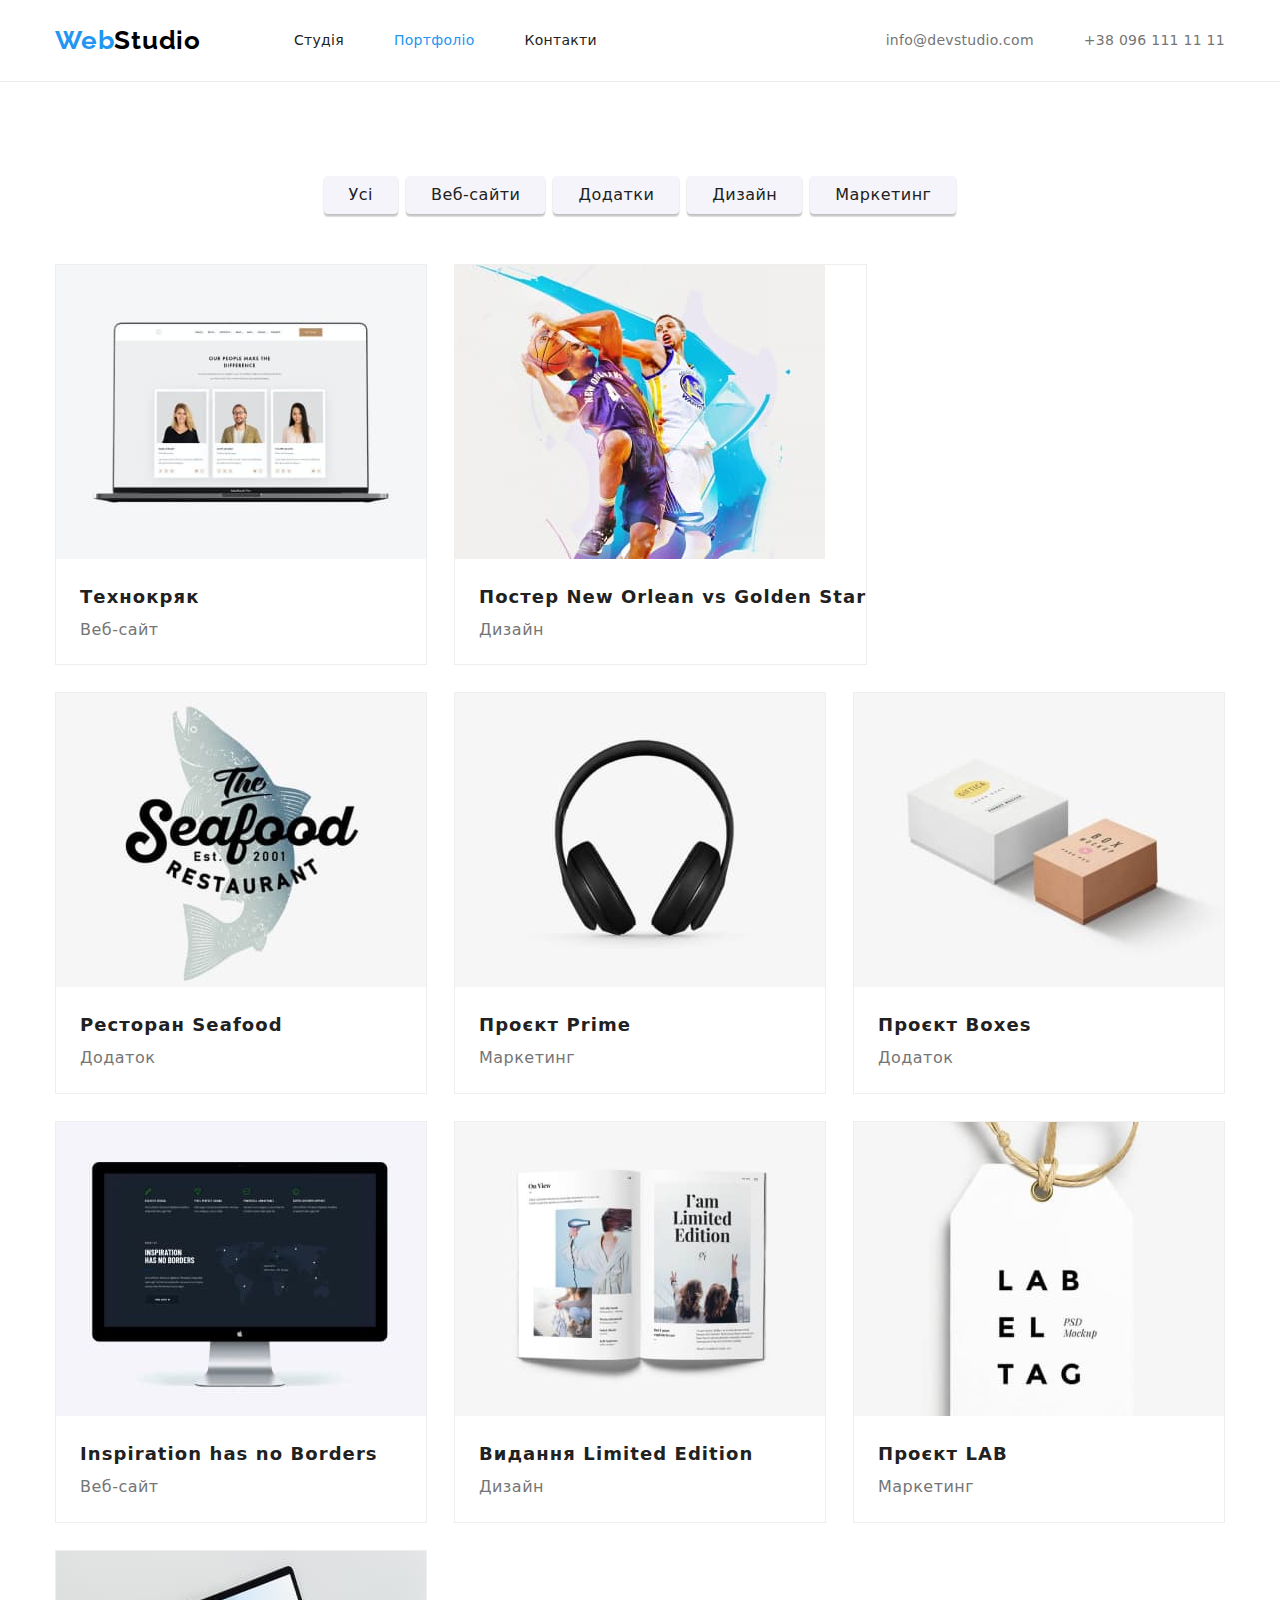
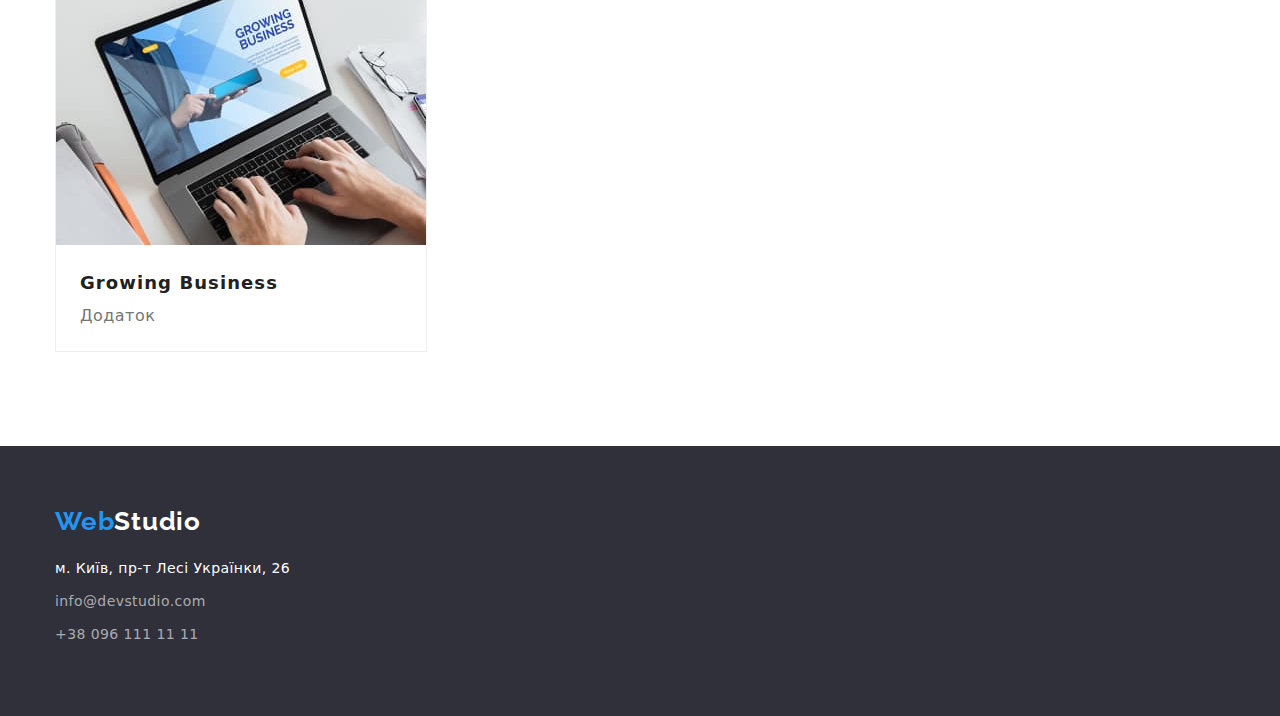
==== portfolio.html @ 50bbad91 "Initial commit" ====
<!DOCTYPE html>
<html lang="uk">
  <head>
    <meta charset="UTF-8" />
    <meta http-equiv="X-UA-Compatible" content="IE=edge" />
    <meta name="viewport" content="width=device-width, initial-scale=1.0" />
    <link rel="preconnect" href="https://fonts.googleapis.com" />
    <link rel="preconnect" href="https://fonts.gstatic.com" crossorigin />
    <link
      href="https://fonts.googleapis.com/css2?family=Raleway:wght@700&family=Roboto:wght@400;500;700;900&display=swap"
      rel="stylesheet"
    />
    <link rel="stylesheet" href="./css/styles.css" />
    <link rel="stylesheet" href="https://cdnjs.cloudflare.com/ajax/libs/modern-normalize/1.1.0/modern-normalize.min.css
    ">
    <title>Portfolio</title>
  </head>

  <body>
    <!-- header / start -->
    <header class="header">
      <div class="container header-container">
        <nav class="header__nav">
          
          <a href="#" class="header__logo-link logo-link"><span class="header__logo-color logo-color">Web</span>Studio</a>
          
          <ul class="header__nav-lists">
            <li class="header__nav-item "><a href="./index.html" class="header__nav-link">Студія</a></li>
            <li class="header__nav-item active"><a href="./portfolio.html" class="header__nav-link">Портфоліо</a></li>
            <li class="header__nav-item"><a href="#" class="header__nav-link">Контакти</a></li>
          </ul>

        </nav>

        <ul class="header__address">
          <li class="header__address-item"><a href="mailto:info@devstudio.com" class="header__nav-link-address">info@devstudio.com</a></li>
          <li class="header__address-item"><a href="tel:+380961111111" class="header__nav-link-address">+38 096 111 11 11</a></li>
        </ul>

      </div>
    </header>
    <!-- header / end -->

    <!-- main / start -->
    <main class="main">
      <!-- portfolio -->
      <section class="section portfolio">
        <div class="container">
          <ul class="portfolio__buttons">
            <li class="portfolio__buttons-item">
              <button type="button" class="portfolio__button-link">Усі</button>
            </li>
            <li class="portfolio__buttons-item">
              <button type="button" class="portfolio__button-link">Веб-сайти</button>
            </li>
            <li class="portfolio__buttons-item">
              <button type="button" class="portfolio__button-link">Додатки</button>
            </li>
            <li class="portfolio__buttons-item">
              <button type="button" class="portfolio__button-link">Дизайн</button>
            </li>
            <li class="portfolio__buttons-item">
              <button type="button" class="portfolio__button-link">Маркетинг</button>
            </li>
          </ul>

          <ul class="portfolio__gallery" >
            <li class="portfolio__gallery-item">
              <a href="#" class="portfolio__gallery-link">
                <img src="./images/portfolio1.jpg" alt="laptop" width="370" />
                <h2 class="portfolio__title">Технокряк</h2>
                <p class="portfolio__text">Веб-сайт</p>
              </a>
            </li>
            <li class="portfolio__gallery-item">
              <a href="#" class="portfolio__gallery-link">
                <img src="./images/portfolio2.jpg" alt="backetball" width="370" />
                <h2 class="portfolio__title">Постер New Orlean vs Golden Star</h2>
                <p class="portfolio__text">Дизайн</p>
              </a>
            </li>
            <li class="portfolio__gallery-item">
              <a href="#" class="portfolio__gallery-link">
                <img src="./images/portfolio3.jpg" alt="seafood" width="370" />
                <h2 class="portfolio__title">Ресторан Seafood</h2>
                <p class="portfolio__text">Додаток</p>
              </a>
            </li>
            <li class="portfolio__gallery-item" >
              <a href="#" class="portfolio__gallery-link">
                <img src="./images/portfolio4.jpg" alt="headphones" width="370" />
                <h2 class="portfolio__title">Проєкт Prime</h2>
                <p class="portfolio__text">Маркетинг</p>
              </a>
            </li>
            <li class="portfolio__gallery-item" >
              <a href="#" class="portfolio__gallery-link">
                <img src="./images/portfolio5.jpg" alt="boxes" width="370" />
              <h2 class="portfolio__title">Проєкт Boxes</h2>
              <p class="portfolio__text">Додаток</p>
              </a>
            </li>
            <li class="portfolio__gallery-item">
              <a href="#">
                <img src="./images/portfolio6.jpg" alt="monitor" width="370" />
                <h2 class="portfolio__title">Inspiration has no Borders</h2>
                <p class="portfolio__text">Веб-сайт</p>
              </a>
            </li>
            <li class="portfolio__gallery-item">
              <a href="#">
                <img src="./images/portfolio7.jpg" alt="book" width="370" />
                <h2 class="portfolio__title">Видання Limited Edition</h2>
                <p class="portfolio__text">Дизайн</p>
              </a> 
            </li>
            <li class="portfolio__gallery-item">
              <a href="#">
                <img src="./images/portfolio8.jpg" alt="label" width="370" />
              <h2 class="portfolio__title">Проєкт LAB</h2>
              <p class="portfolio__text">Маркетинг</p>
              </a>
            </li>
            <li class="portfolio__gallery-item">
              <a href="#">
                <img src="./images/portfolio9.jpg" alt="laptop" width="370" />
                <h2 class="portfolio__title">Growing Business</h2>
                <p class="portfolio__text">Додаток</p>
              </a>
            </li>
          </ul>
        </div>
        
      </section>
    </main>
    <!-- main / end -->

    <!-- footer -->
    <footer class="footer">
      <div class="container">
        <a href="#" class="footer__logo-link logo-link"><span class="header__logo-color logo-color">Web</span>Studio</a>
      <address>
        <ul class="footer__lists">
          <li class="footer__item">
            <a
              href="https://www.google.com.ua/maps/place/бул.+Леси+Украинки,+26,+Киев,+02000/@50.4265807,30.5361971,17z/data=!3m1!4b1!4m5!3m4!1s0x40d4cf0e033ecbe9:0x57a4dffefec77da0!8m2!3d50.4265807!4d30.5383858?hl=ru"
              target="_blank"
              rel="noopener noreferrer" class="footer__place"
              >м. Київ, пр-т Лесі Українки, 26</a
            >
          </li>
          <li class="footer__item"><a href="mailto:info@devstudio.com" class="footer__link">info@devstudio.com</a></li>
          <li class="footer__item"><a href="tel:+380961111111" class="footer__link">+38 096 111 11 11</a></li>
        </ul>
      </address>
      </div>
      
    </footer>
  </body>
</html>
---- css/styles.css ----
:root{
    --blue-color:#2196F3;
    --black-color:#212121;
    --white-color:#fff;
    --grey-color:#757575;
    --bg-grey-color:#F5F4FA;
    --bg-black-color:#2F303A;
    --bg-white-color:#fff;
    --border-grey-color:#ECECEC;
}

body{
    background-color: var(--bg-white-color);
    font-family: 'Roboto', sans-serif;
    color: var(--black-color);
}
ul{
    list-style-type: none;
    padding: 0;
    margin: 0;
}
a{
    text-decoration: none;
}
h1,h2,h3,h4,h5,h6{
    margin: 0;
    padding:0;
}
p{
    margin: 0;
    padding: 0;
}
img{
    display: block;
    max-width: 100%;
    height: auto;
}
/* styles main / start */

.container{
    width: 1200px;
    margin: 0 auto;
    padding: 0 15px;
}

.section{
    padding: 94px 0;
}

.banner{
    padding: 200px 0;
}
.logo-color{
    color: var(--blue-color);
}

.logo-link{
    font-family: 'Raleway', sans-serif;
    font-weight: 700;
    font-size: 26px;
    line-height: 1.19;
    letter-spacing: 0.03em;
    color:#000;
}

.header{
    padding: 25px 0;
    border-bottom: 1px solid var(--border-grey-color);
}

.header__nav,
.header__nav-lists,
.header__address,
.team__lists{
    display: flex;
    justify-content: space-around;
    align-items: center;
}

.header__nav-lists{
    margin-left:93px;
}
.header-container{
    display: flex; 
    align-items: center;
}
.header__address{
    margin-left: auto;
}

.details__lists{
    display: flex;
    justify-content: space-between;
}


.details__item:not(:last-child){
    margin-right: 10px;
}

.header__nav-item:not(:last-child),
.header__address-item:not(:last-child){
    margin-right: 50px;
}

.header__nav-link{
    font-family: inherit;
    font-weight: 500;
    font-size: 14px;
    line-height: 1.14;
    letter-spacing: 0.02em; 
    font-family: inherit;
    color: inherit;
}

.header__nav-link-address{
    font-family: inherit;
    font-weight: 500;
    font-size: 14px;
    line-height: 16px;
    letter-spacing: 0.02em;
    color: var(--grey-color);
}

.header__nav-link:hover,
.header__nav-link:focus,
.header__nav-link-address:hover,
.header__nav-link-address:focus,
.footer__place:hover,
.footer__place:focus,
.footer__link:hover,
.footer__link:focus{
    color: var(--blue-color);
}

.active{
    color: var(--blue-color);
}


.banner__link:hover,
.banner__link:focus{
    background-color:#188CE8;
    /* color: var(--white-color); */
}

.footer{
    padding: 60px 0;
    background-color: var(--bg-black-color);
}

.footer__logo-link{
    color: var(--white-color);
}
.footer__lists{
    margin-top: 20px;
}
.footer__place{
    font-family: inherit;
    font-style: normal;
    font-weight: 400;
    font-size: 14px;
    line-height: 1.71;
    letter-spacing: 0.03em;
    color: var(--white-color);
}
.footer__link{
    font-family: inherit;
    font-style: normal;
    font-weight: 400;
    font-size: 14px;
    line-height: 1.71;
    letter-spacing: 0.03em;
    color: rgba(255, 255, 255, 0.6);
}

.footer__logo-link{
    margin-bottom: 20px;
}

.footer__item{
    margin-bottom: 9px;
}


/* styles main / end */

/* styles index / start */
.banner{
    background-color: var(--bg-black-color);
    text-align: center;
}
.banner__title{
    font-family: inherit;
    font-weight: 900;
    font-size: 44px;
    line-height: 1.36;
    text-align: center;
    letter-spacing: 0.06em;
    text-transform: uppercase;
    color: var(--white-color);
    margin-bottom: 30px;
    letter-spacing: 0.06em;
    max-width: 696px;
    margin-left: auto;
    margin-right: auto;
}

.banner__link{
    font-family: inherit;
    font-weight: 700;
    font-size: 16px;
    line-height: 1.87;
    background-color: var(--blue-color);
    border: 0;
    color: var(--white-color);
    cursor: pointer;
    padding: 10px 32px;
    box-shadow: 0px 4px 4px rgba(0, 0, 0, 0.15);
    border-radius: 4px;
}

.details__title{
    font-family: inherit;
    font-weight: 700;
    font-size: 14px;
    line-height: 1.14;
    letter-spacing: 0.03em;
    text-transform: uppercase;
    color: inherit;
    margin-bottom: 10px;
}

.details__text{
    font-family: inherit;
    font-weight: 400;
    font-size: 14px;
    line-height: 1.71;
    letter-spacing: 0.03em;
    color: var(--grey-color);
}

.doing{
    padding-bottom: 94px;
}

.doing__title{
    font-family: inherit;
    font-weight: 700;
    font-size: 36px;
    line-height: 42px;
    text-align: center;
    letter-spacing: 0.03em;
    color: inherit;
    margin-bottom: 50px;
}

.doing__lists,
.team__lists{
    display: flex;
    justify-content: space-between;
}

.team{
    background-color: var(--bg-grey-color);
}
.team__item{
    background-color: var(--bg-white-color);
    box-shadow: 0px 1px 3px rgba(0, 0, 0, 0.12), 0px 1px 1px rgba(0, 0, 0, 0.14), 0px 2px 1px rgba(0, 0, 0, 0.2);
    border-radius: 0px 0px 4px 4px;
    padding-bottom: 30px;
}
.team__title{
    font-family: inherit;
    font-weight: 700;
    font-size: 36px;
    line-height: 1.16;
    text-align: center;
    letter-spacing: 0.03em;
    font-family: inherit;
    color: inherit;
    margin-bottom: 50px;
}
.team__subtitle{
    font-family: inherit;
    font-weight: 500;
    font-size: 16px;
    line-height: 1.18;
    text-align: center;
    letter-spacing: 0.03em;
    font-family: inherit;
    color: inherit;
    margin-bottom: 10px;
}

.team__info{
    padding:30px 0;
}
.team__position{
    font-family: inherit;
    font-weight: 400;
    font-size: 16px;
    line-height: 1.18;
    text-align: center;
    letter-spacing: 0.03em;
    color: var(--grey-color);
}
/* styles index / end */

/* styles portfolio / start */
.portfolio__buttons-item{
    margin-right: 8px;
}
.portfolio__buttons-item:last-child{
    margin-right: 0;
}
.portfolio__button-link{
    font-family: inherit;
    font-weight: 500;
    font-size: 16px;
    line-height: 1.6;
    text-align: center;
    letter-spacing: 0.03em;
    font-family: inherit;
    background-color: var(--bg-grey-color);
    border: 0;
    cursor: pointer;
    color: inherit;
}


.portfolio__title{
    font-family: inherit;
    font-weight: 700;
    font-size: 18px;
    line-height: 2;
    letter-spacing: 0.06em;
    color: var(--black-color);
    margin-top: 20px;
    margin-left:24px;
}

.portfolio__text{
    font-family: inherit;
    font-weight: 400;
    font-size: 16px;
    line-height: 1.87;
    letter-spacing: 0.03em;
    color: var(--grey-color);
    padding-bottom: 20px;
    margin-left:24px;
}

.portfolio__buttons{
    display: flex;
    justify-content: center;
    align-items: center;
    margin-bottom: 50px;
}

.portfolio__gallery-item{
    /* margin: 15px; */
    border: 1px solid #EEEEEE;
}



.portfolio__button-link{
    padding: 6px 25px;
    border: none;
    box-shadow: 0px 3px 1px rgba(0, 0, 0, 0.1), 0px 1px 2px rgba(0, 0, 0, 0.08), 0px 2px 2px rgba(0, 0, 0, 0.12);
    border-radius: 4px;
}

.portfolio__button-link:hover,
.portfolio__button-link:focus,
.portfolio__button-link:active{
    background-color:var(--blue-color);
    color: var(--white-color);
}

.portfolio__gallery{
    display: flex;
    gap:27px;
    flex-wrap: wrap;
}


/* styles portfolio / end */
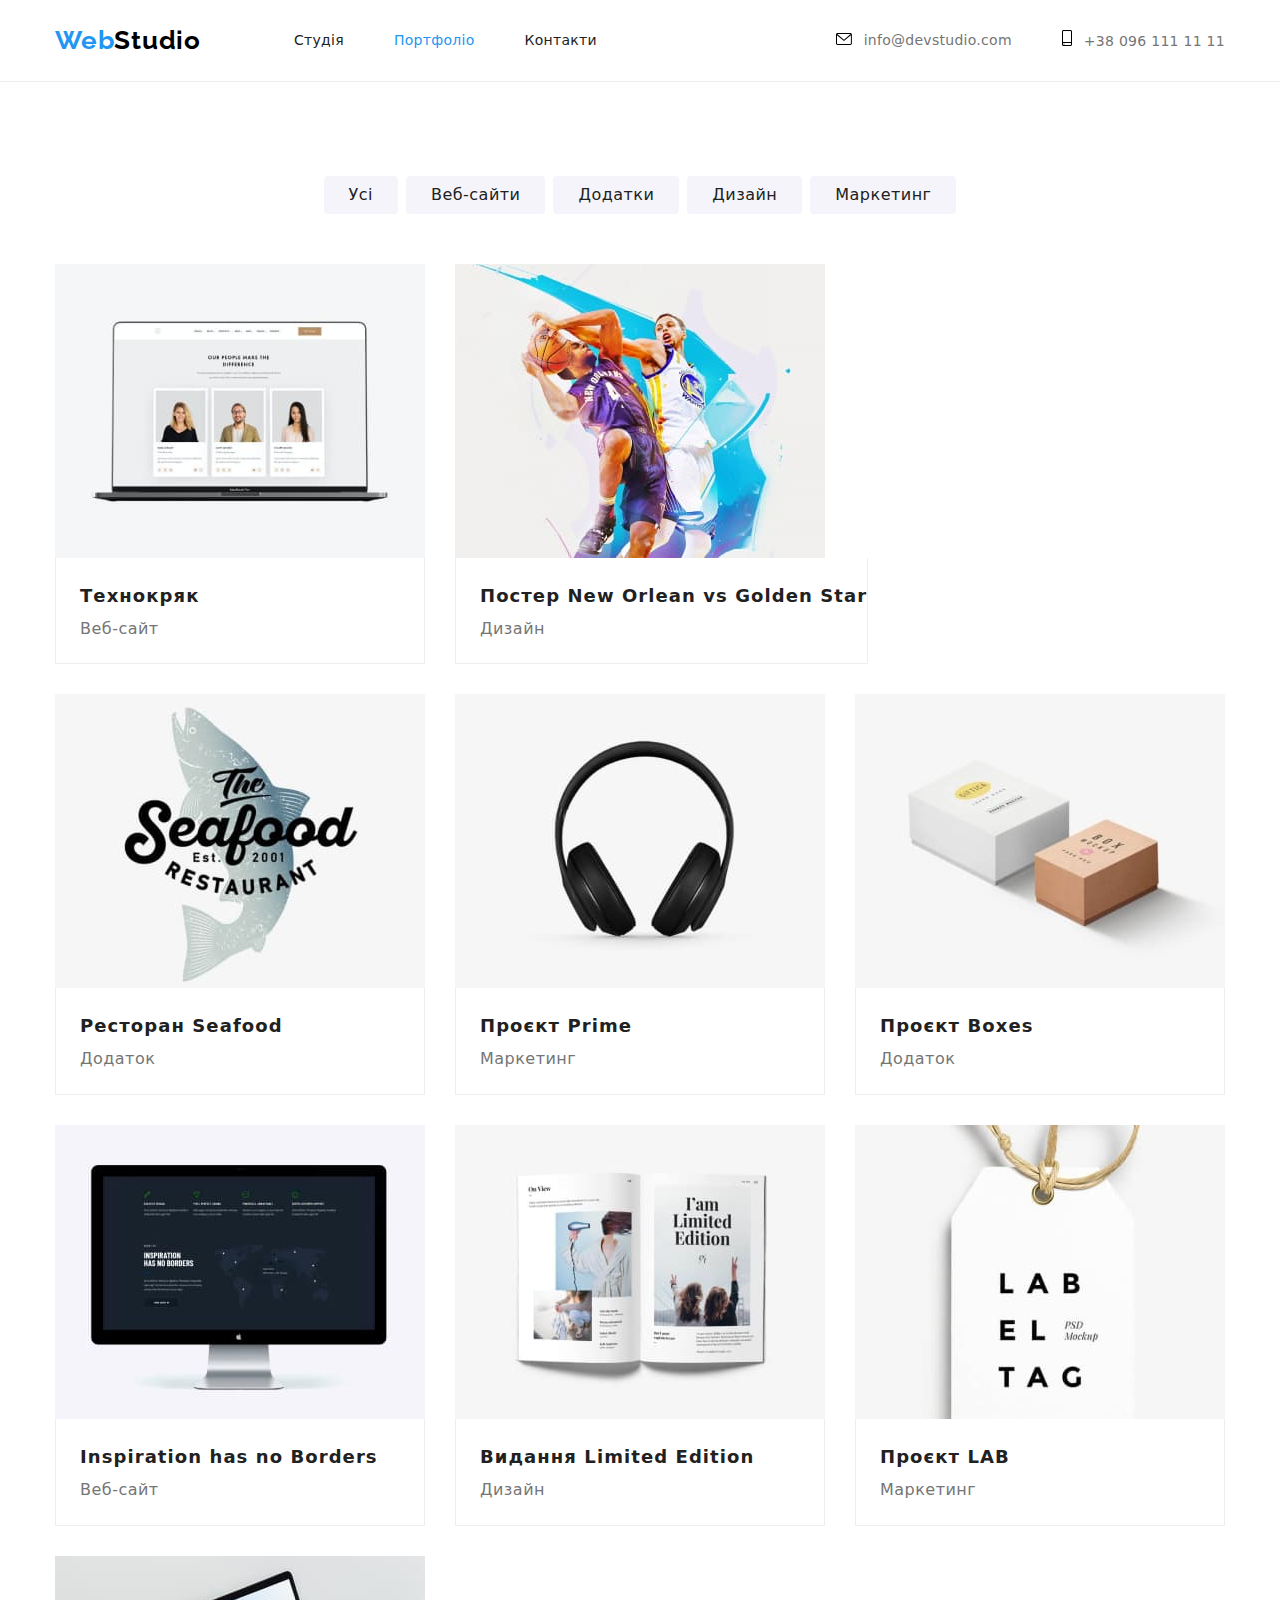
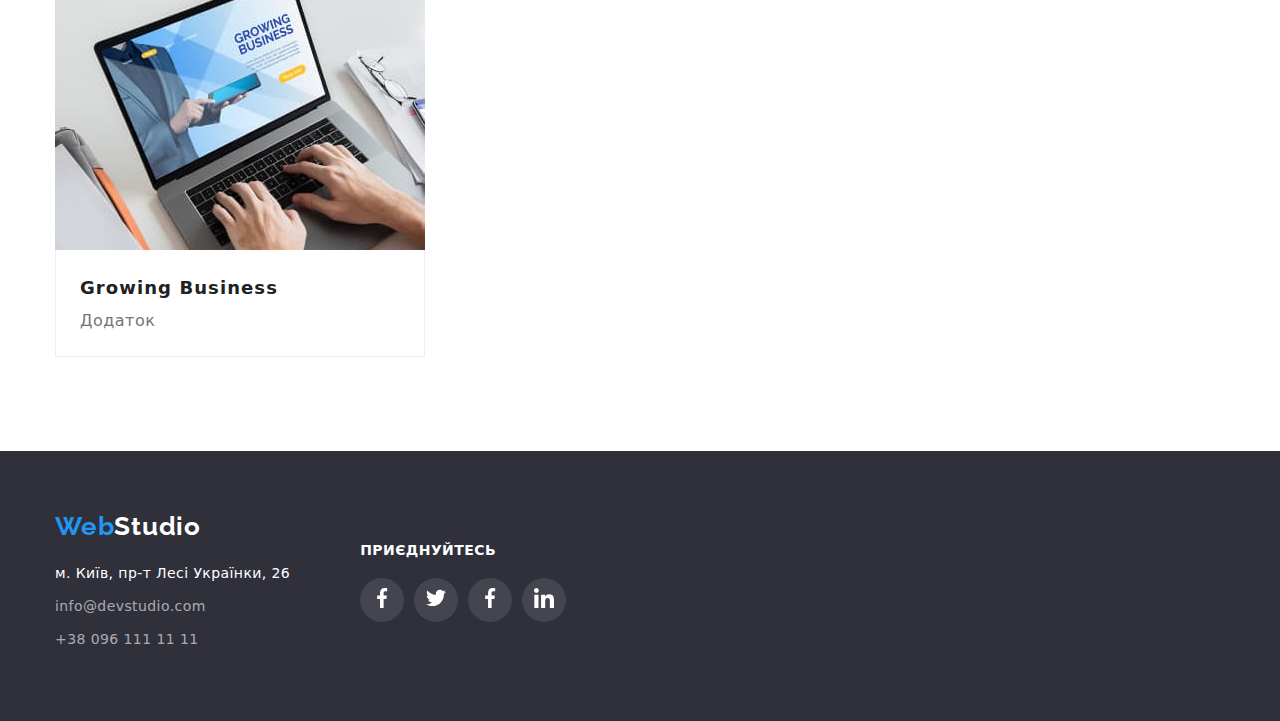
==== commit ae85f406: "hw4 finish" ====
--- a/portfolio.html
+++ b/portfolio.html
@@ -25,7 +25,7 @@
           <a href="#" class="header__logo-link logo-link"><span class="header__logo-color logo-color">Web</span>Studio</a>
           
           <ul class="header__nav-lists">
-            <li class="header__nav-item "><a href="./index.html" class="header__nav-link">Студія</a></li>
+            <li class="header__nav-item"><a href="./index.html" class="header__nav-link">Студія</a></li>
             <li class="header__nav-item active"><a href="./portfolio.html" class="header__nav-link">Портфоліо</a></li>
             <li class="header__nav-item"><a href="#" class="header__nav-link">Контакти</a></li>
           </ul>
@@ -33,8 +33,15 @@
         </nav>
 
         <ul class="header__address">
-          <li class="header__address-item"><a href="mailto:info@devstudio.com" class="header__nav-link-address">info@devstudio.com</a></li>
-          <li class="header__address-item"><a href="tel:+380961111111" class="header__nav-link-address">+38 096 111 11 11</a></li>
+          <li class="header__address-item">
+            <a href="mailto:info@devstudio.com" class="header__nav-link-address"> 
+            <svg class="header__sprite-item icon-envelope" width="16" height="12">
+              <use href="./images/header-sprite.svg#icon-envelope" ></use>
+            </svg>info@devstudio.com</a>
+          </li>
+          <li class="header__address-item"><a href="tel:+380961111111" class="header__nav-link-address">
+            <svg class="header__sprite-item icon-smartphone" width="10" height="16">
+              <use href="./images/header-sprite.svg#icon-smartphone" ></use></svg>+38 096 111 11 11</a></li>
         </ul>
 
       </div>
@@ -68,64 +75,83 @@
             <li class="portfolio__gallery-item">
               <a href="#" class="portfolio__gallery-link">
                 <img src="./images/portfolio1.jpg" alt="laptop" width="370" />
+                <div class="portfolio__info">
                 <h2 class="portfolio__title">Технокряк</h2>
                 <p class="portfolio__text">Веб-сайт</p>
+                </div>
+                
               </a>
             </li>
             <li class="portfolio__gallery-item">
               <a href="#" class="portfolio__gallery-link">
                 <img src="./images/portfolio2.jpg" alt="backetball" width="370" />
-                <h2 class="portfolio__title">Постер New Orlean vs Golden Star</h2>
-                <p class="portfolio__text">Дизайн</p>
+                <div class="portfolio__info">
+                  <h2 class="portfolio__title">Постер New Orlean vs Golden Star</h2>
+                  <p class="portfolio__text">Дизайн</p>
+                </div>
               </a>
             </li>
             <li class="portfolio__gallery-item">
               <a href="#" class="portfolio__gallery-link">
                 <img src="./images/portfolio3.jpg" alt="seafood" width="370" />
-                <h2 class="portfolio__title">Ресторан Seafood</h2>
+                <div class="portfolio__info">
+                  <h2 class="portfolio__title">Ресторан Seafood</h2>
+                  <p class="portfolio__text">Додаток</p>
+                </div>
+              </a>
+            </li>
+            <li class="portfolio__gallery-item" >
+              <a href="#" class="portfolio__gallery-link">
+                <img src="./images/portfolio4.jpg" alt="headphones" width="370" />
+                <div class="portfolio__info">
+                  <h2 class="portfolio__title">Проєкт Prime</h2>
+                  <p class="portfolio__text">Маркетинг</p>
+                </div>
+              </a>
+            </li>
+            <li class="portfolio__gallery-item" >
+              <a href="#" class="portfolio__gallery-link">
+              <img src="./images/portfolio5.jpg" alt="boxes" width="370" />
+              <div class="portfolio__info">
+                <h2 class="portfolio__title">Проєкт Boxes</h2>
                 <p class="portfolio__text">Додаток</p>
-              </a>
-            </li>
-            <li class="portfolio__gallery-item" >
-              <a href="#" class="portfolio__gallery-link">
-                <img src="./images/portfolio4.jpg" alt="headphones" width="370" />
-                <h2 class="portfolio__title">Проєкт Prime</h2>
+              </div>
+              </a>
+            </li>
+            <li class="portfolio__gallery-item">
+              <a href="#" class="portfolio__gallery-link">
+                <img src="./images/portfolio6.jpg" alt="monitor" width="370" />
+                <div class="portfolio__info">
+                  <h2 class="portfolio__title">Inspiration has no Borders</h2>
+                  <p class="portfolio__text">Веб-сайт</p>
+                </div>
+              </a>
+            </li>
+            <li class="portfolio__gallery-item">
+              <a href="#" class="portfolio__gallery-link" >
+                <img src="./images/portfolio7.jpg" alt="book" width="370" />
+                <div class="portfolio__info">
+                  <h2 class="portfolio__title">Видання Limited Edition</h2>
+                  <p class="portfolio__text">Дизайн</p>
+                </div>
+              </a> 
+            </li>
+            <li class="portfolio__gallery-item">
+              <a href="#" class="portfolio__gallery-link">
+              <img src="./images/portfolio8.jpg" alt="label" width="370" />
+              <div class="portfolio__info">
+                <h2 class="portfolio__title">Проєкт LAB</h2>
                 <p class="portfolio__text">Маркетинг</p>
-              </a>
-            </li>
-            <li class="portfolio__gallery-item" >
-              <a href="#" class="portfolio__gallery-link">
-                <img src="./images/portfolio5.jpg" alt="boxes" width="370" />
-              <h2 class="portfolio__title">Проєкт Boxes</h2>
-              <p class="portfolio__text">Додаток</p>
-              </a>
-            </li>
-            <li class="portfolio__gallery-item">
-              <a href="#">
-                <img src="./images/portfolio6.jpg" alt="monitor" width="370" />
-                <h2 class="portfolio__title">Inspiration has no Borders</h2>
-                <p class="portfolio__text">Веб-сайт</p>
-              </a>
-            </li>
-            <li class="portfolio__gallery-item">
-              <a href="#">
-                <img src="./images/portfolio7.jpg" alt="book" width="370" />
-                <h2 class="portfolio__title">Видання Limited Edition</h2>
-                <p class="portfolio__text">Дизайн</p>
-              </a> 
-            </li>
-            <li class="portfolio__gallery-item">
-              <a href="#">
-                <img src="./images/portfolio8.jpg" alt="label" width="370" />
-              <h2 class="portfolio__title">Проєкт LAB</h2>
-              <p class="portfolio__text">Маркетинг</p>
-              </a>
-            </li>
-            <li class="portfolio__gallery-item">
-              <a href="#">
+              </div>
+              </a>
+            </li>
+            <li class="portfolio__gallery-item">
+              <a href="#" class="portfolio__gallery-link">
                 <img src="./images/portfolio9.jpg" alt="laptop" width="370" />
-                <h2 class="portfolio__title">Growing Business</h2>
-                <p class="portfolio__text">Додаток</p>
+                <div class="portfolio__info">
+                  <h2 class="portfolio__title">Growing Business</h2>
+                  <p class="portfolio__text">Додаток</p>
+                </div>
               </a>
             </li>
           </ul>
@@ -139,20 +165,59 @@
     <footer class="footer">
       <div class="container">
         <a href="#" class="footer__logo-link logo-link"><span class="header__logo-color logo-color">Web</span>Studio</a>
-      <address>
-        <ul class="footer__lists">
-          <li class="footer__item">
-            <a
-              href="https://www.google.com.ua/maps/place/бул.+Леси+Украинки,+26,+Киев,+02000/@50.4265807,30.5361971,17z/data=!3m1!4b1!4m5!3m4!1s0x40d4cf0e033ecbe9:0x57a4dffefec77da0!8m2!3d50.4265807!4d30.5383858?hl=ru"
-              target="_blank"
-              rel="noopener noreferrer" class="footer__place"
-              >м. Київ, пр-т Лесі Українки, 26</a
-            >
-          </li>
-          <li class="footer__item"><a href="mailto:info@devstudio.com" class="footer__link">info@devstudio.com</a></li>
-          <li class="footer__item"><a href="tel:+380961111111" class="footer__link">+38 096 111 11 11</a></li>
-        </ul>
-      </address>
+        
+        <div class="footer__info">
+          <address>
+            <ul class="footer__lists">
+              <li class="footer__item">
+                <a
+                  href="https://www.google.com.ua/maps/place/бул.+Леси+Украинки,+26,+Киев,+02000/@50.4265807,30.5361971,17z/data=!3m1!4b1!4m5!3m4!1s0x40d4cf0e033ecbe9:0x57a4dffefec77da0!8m2!3d50.4265807!4d30.5383858?hl=ru"
+                  target="_blank"
+                  rel="noopener noreferrer" class="footer__place"
+                  >м. Київ, пр-т Лесі Українки, 26</a
+                >
+              </li>
+              <li class="footer__item"><a href="mailto:info@devstudio.com" class="footer__link">info@devstudio.com</a></li>
+              <li class="footer__item"><a href="tel:+380961111111" class="footer__link">+38 096 111 11 11</a></li>
+            </ul>
+          </address>
+
+          <div class="footer__social-info">
+            <h2 class="footer__social-title">приєднуйтесь</h2>
+            <ul class="footer__social-lists">
+              <li>
+                <button class="button" >
+                  <svg class="button-icon" width="20" height="20" >
+                    <use href="./images/team-sprite.svg#icon-facebook"></use>
+                  </svg>
+                </button>
+              </li>
+              <li class="footer__social-item">
+                <button class="button">
+                  <svg class="button-icon" width="20" height="20">
+                    <use href="./images/team-sprite.svg#icon-twitter"></use>
+                  </svg>
+                </button>
+              </li>
+              <li class="footer__social-item">
+                <button class="button">
+                  <svg class="button-icon" width="20" height="20">
+                    <use href="./images/team-sprite.svg#icon-facebook"></use>
+                  </svg>
+                </button>
+              </li>
+              <li class="footer__social-item">
+                <button class="button">
+                  <svg class="button-icon" width="20" height="20">
+                    <use href="./images/team-sprite.svg#icon-linkedin"></use>
+                  </svg>
+                </button>
+              </li>
+            </ul>
+          </div>
+          
+
+        </div>
       </div>
       
     </footer>
--- a/css/styles.css
+++ b/css/styles.css
@@ -13,6 +13,8 @@
     background-color: var(--bg-white-color);
     font-family: 'Roboto', sans-serif;
     color: var(--black-color);
+    margin: 0;
+    box-sizing: border-box;
 }
 ul{
     list-style-type: none;
@@ -48,7 +50,12 @@
 }
 
 .banner{
+    background-image:linear-gradient(to right, rgba(47, 48, 58, 0.4),rgba(47, 48, 58, 0.4)), url('../images/banner-bg.jpg');
+    max-width: 1600px;
+    margin-left: auto;
+    margin-right: auto;
     padding: 200px 0;
+    
 }
 .logo-color{
     color: var(--blue-color);
@@ -87,6 +94,14 @@
 .header__address{
     margin-left: auto;
 }
+.header__sprite-item{
+    margin-right: 12px;
+}
+
+.header__nav-link-address:hover,
+.header__nav-link-address:focus{
+    fill: var(--blue-color);
+}
 
 .details__lists{
     display: flex;
@@ -95,7 +110,7 @@
 
 
 .details__item:not(:last-child){
-    margin-right: 10px;
+    margin-right: 30px;
 }
 
 .header__nav-item:not(:last-child),
@@ -144,48 +159,10 @@
     /* color: var(--white-color); */
 }
 
-.footer{
-    padding: 60px 0;
-    background-color: var(--bg-black-color);
-}
-
-.footer__logo-link{
-    color: var(--white-color);
-}
-.footer__lists{
-    margin-top: 20px;
-}
-.footer__place{
-    font-family: inherit;
-    font-style: normal;
-    font-weight: 400;
-    font-size: 14px;
-    line-height: 1.71;
-    letter-spacing: 0.03em;
-    color: var(--white-color);
-}
-.footer__link{
-    font-family: inherit;
-    font-style: normal;
-    font-weight: 400;
-    font-size: 14px;
-    line-height: 1.71;
-    letter-spacing: 0.03em;
-    color: rgba(255, 255, 255, 0.6);
-}
-
-.footer__logo-link{
-    margin-bottom: 20px;
-}
-
-.footer__item{
-    margin-bottom: 9px;
-}
-
 
 /* styles main / end */
 
-/* styles index / start */
+/* banner style / start */
 .banner{
     background-color: var(--bg-black-color);
     text-align: center;
@@ -220,6 +197,36 @@
     border-radius: 4px;
 }
 
+/* banner style / start */
+
+/* details style / start */
+
+.details__item::before{
+    content: '';
+    display: block;
+    height: 120px;
+    background-color: var(--bg-grey-color);
+    margin-bottom: 30px;
+    background-repeat: no-repeat;
+    background-position: center;
+}
+.icon--antena::before{
+    background-image: url('../images/antenna.svg');
+}
+.icon--clock::before{
+    background-image: url('../images/clock.svg');
+}
+
+.icon--diagramm::before{
+    background-image: url('../images/diagram.svg');
+}
+
+.icon--austronavt::before{
+    background-image: url('../images/astronaut.svg');
+}
+
+
+
 .details__title{
     font-family: inherit;
     font-weight: 700;
@@ -240,6 +247,10 @@
     color: var(--grey-color);
 }
 
+/* details style / end */
+
+
+/* doing style / start */
 .doing{
     padding-bottom: 94px;
 }
@@ -255,14 +266,19 @@
     margin-bottom: 50px;
 }
 
+/* doing style / end */
+
+
+
+
+/* team style / start */
+.team{
+    background-color: var(--bg-grey-color);
+}
 .doing__lists,
 .team__lists{
     display: flex;
     justify-content: space-between;
-}
-
-.team{
-    background-color: var(--bg-grey-color);
 }
 .team__item{
     background-color: var(--bg-white-color);
@@ -305,11 +321,91 @@
     letter-spacing: 0.03em;
     color: var(--grey-color);
 }
-/* styles index / end */
+
+.team__social-links{
+    display: flex;
+    justify-content: center;
+}
+
+.team__social-links li:not(:last-child){
+    margin-right: 10px;
+}
+
+.team__social-links .button{
+    padding: 0;
+    border: none;
+    background: none;
+    width: 44px;
+    height: 44px;
+    fill: #AFB1B8;
+}
+
+.team__social-links .button-icon{
+    width: 20px;
+    height: 20px;
+}
+
+.team__social-links .button:hover,
+.team__social-links .button:focus{
+    border-radius: 50%;
+    -webkit-border-radius: 50%;
+    -moz-border-radius: 50%;
+    -ms-border-radius: 50%;
+    -o-border-radius: 50%;
+    background-color: var(--blue-color);
+    fill: #fff;
+    cursor: pointer;
+}
+
+/* team style / end */
+
+/* clients style / start */
+.clients__lists{
+    display: flex;
+    justify-content: space-between;
+}
+
+.clients__title{
+    font-weight: 700;
+    font-size: 36px;
+    line-height: 42px;
+    text-align: center;
+    letter-spacing: 0.03em;
+    color: var(--black-color);
+    margin-bottom: 50px;
+}
+
+.clients__link{
+    width: 170px;
+    height: 92px;
+    border: 1px solid #AFB1B8;
+    border-radius:4px;
+    display: flex;
+    justify-content: center;
+    align-items: center;
+}
+.clients__icon{
+    fill: #AFB1B8;
+    width: 93px;
+    height: 43px;
+}
+.clients__link:hover,
+.clients__link:focus {
+    border: 1px solid #2196F3;
+}
+
+.clients__link:hover .clients__icon,
+.clients__link:hover .clients__icon{
+    fill: #2196F3;
+}
+
+
+/* clients style / end */
 
 /* styles portfolio / start */
 .portfolio__buttons-item{
     margin-right: 8px;
+
 }
 .portfolio__buttons-item:last-child{
     margin-right: 0;
@@ -336,8 +432,8 @@
     line-height: 2;
     letter-spacing: 0.06em;
     color: var(--black-color);
-    margin-top: 20px;
-    margin-left:24px;
+    padding-top: 20px;
+    padding-left:24px;
 }
 
 .portfolio__text{
@@ -350,25 +446,32 @@
     padding-bottom: 20px;
     margin-left:24px;
 }
-
+.portfolio__info{
+    border: 1px solid #EEEEEE;
+    border-top:0;
+}
 .portfolio__buttons{
     display: flex;
     justify-content: center;
     align-items: center;
     margin-bottom: 50px;
 }
-
-.portfolio__gallery-item{
-    /* margin: 15px; */
-    border: 1px solid #EEEEEE;
-}
-
-
+.portfolio__gallery{
+    display: flex;
+    flex-wrap: wrap;
+    gap: 30px;
+}
+.portfolio__gallery-link{
+    display: block;
+}
+.portfolio__gallery-link:hover,
+.portfolio__gallery-link:focus {
+    box-shadow: 0px 1px 1px rgba(0, 0, 0, 0.12), 0px 4px 4px rgba(0, 0, 0, 0.06), 1px 4px 6px rgba(0, 0, 0, 0.16);
+}
 
 .portfolio__button-link{
     padding: 6px 25px;
     border: none;
-    box-shadow: 0px 3px 1px rgba(0, 0, 0, 0.1), 0px 1px 2px rgba(0, 0, 0, 0.08), 0px 2px 2px rgba(0, 0, 0, 0.12);
     border-radius: 4px;
 }
 
@@ -377,13 +480,109 @@
 .portfolio__button-link:active{
     background-color:var(--blue-color);
     color: var(--white-color);
-}
-
-.portfolio__gallery{
-    display: flex;
-    gap:27px;
-    flex-wrap: wrap;
-}
-
-
-/* styles portfolio / end */+    box-shadow: 0px 3px 1px rgba(0, 0, 0, 0.1), 0px 1px 2px rgba(0, 0, 0, 0.08), 0px 2px 2px rgba(0, 0, 0, 0.12);
+}
+
+/* styles portfolio / end */
+
+/* footer style / start */
+.footer{
+    padding: 60px 0;
+    background-color: var(--bg-black-color);
+}
+
+.footer__logo-link{
+    color: var(--white-color);
+}
+.footer__lists{
+    margin-top: 20px;
+}
+.footer__place{
+    font-family: inherit;
+    font-style: normal;
+    font-weight: 400;
+    font-size: 14px;
+    line-height: 1.71;
+    letter-spacing: 0.03em;
+    color: var(--white-color);
+}
+.footer__link{
+    font-family: inherit;
+    font-style: normal;
+    font-weight: 400;
+    font-size: 14px;
+    line-height: 1.71;
+    letter-spacing: 0.03em;
+    color: rgba(255, 255, 255, 0.6);
+}
+
+.footer__logo-link{
+    margin-bottom: 20px;
+}
+
+.footer__item{
+    margin-bottom: 9px;
+}
+
+.footer__social-lists{
+    display: flex;
+}
+
+.footer__social-lists li:not(:last-child){
+    margin-right: 10px;
+}
+
+.footer__info{
+    display: flex;
+}
+
+.footer__social-info{
+    margin-left: 70px;
+}
+
+.footer__social-title{
+    font-weight: 700;
+    font-size: 14px;
+    line-height: calc(16px/14px);
+    letter-spacing: 0.03em;
+    text-transform: uppercase;
+
+    color: #FFFFFF;
+
+    margin-bottom: 20px;
+
+}
+
+.footer__social-lists .button{
+    background: none;
+    padding: 0;
+    border: 0;
+    width: 44px;
+    height: 44px;
+    background-color: #44454E;
+    border-radius: 50%;
+    -webkit-border-radius: 50%;
+    -moz-border-radius: 50%;
+    -ms-border-radius: 50%;
+    -o-border-radius: 50%;
+}
+.footer__social-lists .button-icon{
+    padding: 0;
+    border: none;
+    width: 20px;
+    height: 20px;
+    fill: #fff;
+}
+
+.footer__social-lists .button:hover,
+.footer__social-lists .button:focus{
+    border-radius: 50%;
+    -webkit-border-radius: 50%;
+    -moz-border-radius: 50%;
+    -ms-border-radius: 50%;
+    -o-border-radius: 50%;
+    background-color: var(--blue-color);
+    fill: #fff;
+    cursor: pointer;
+}
+    /* footer style / end */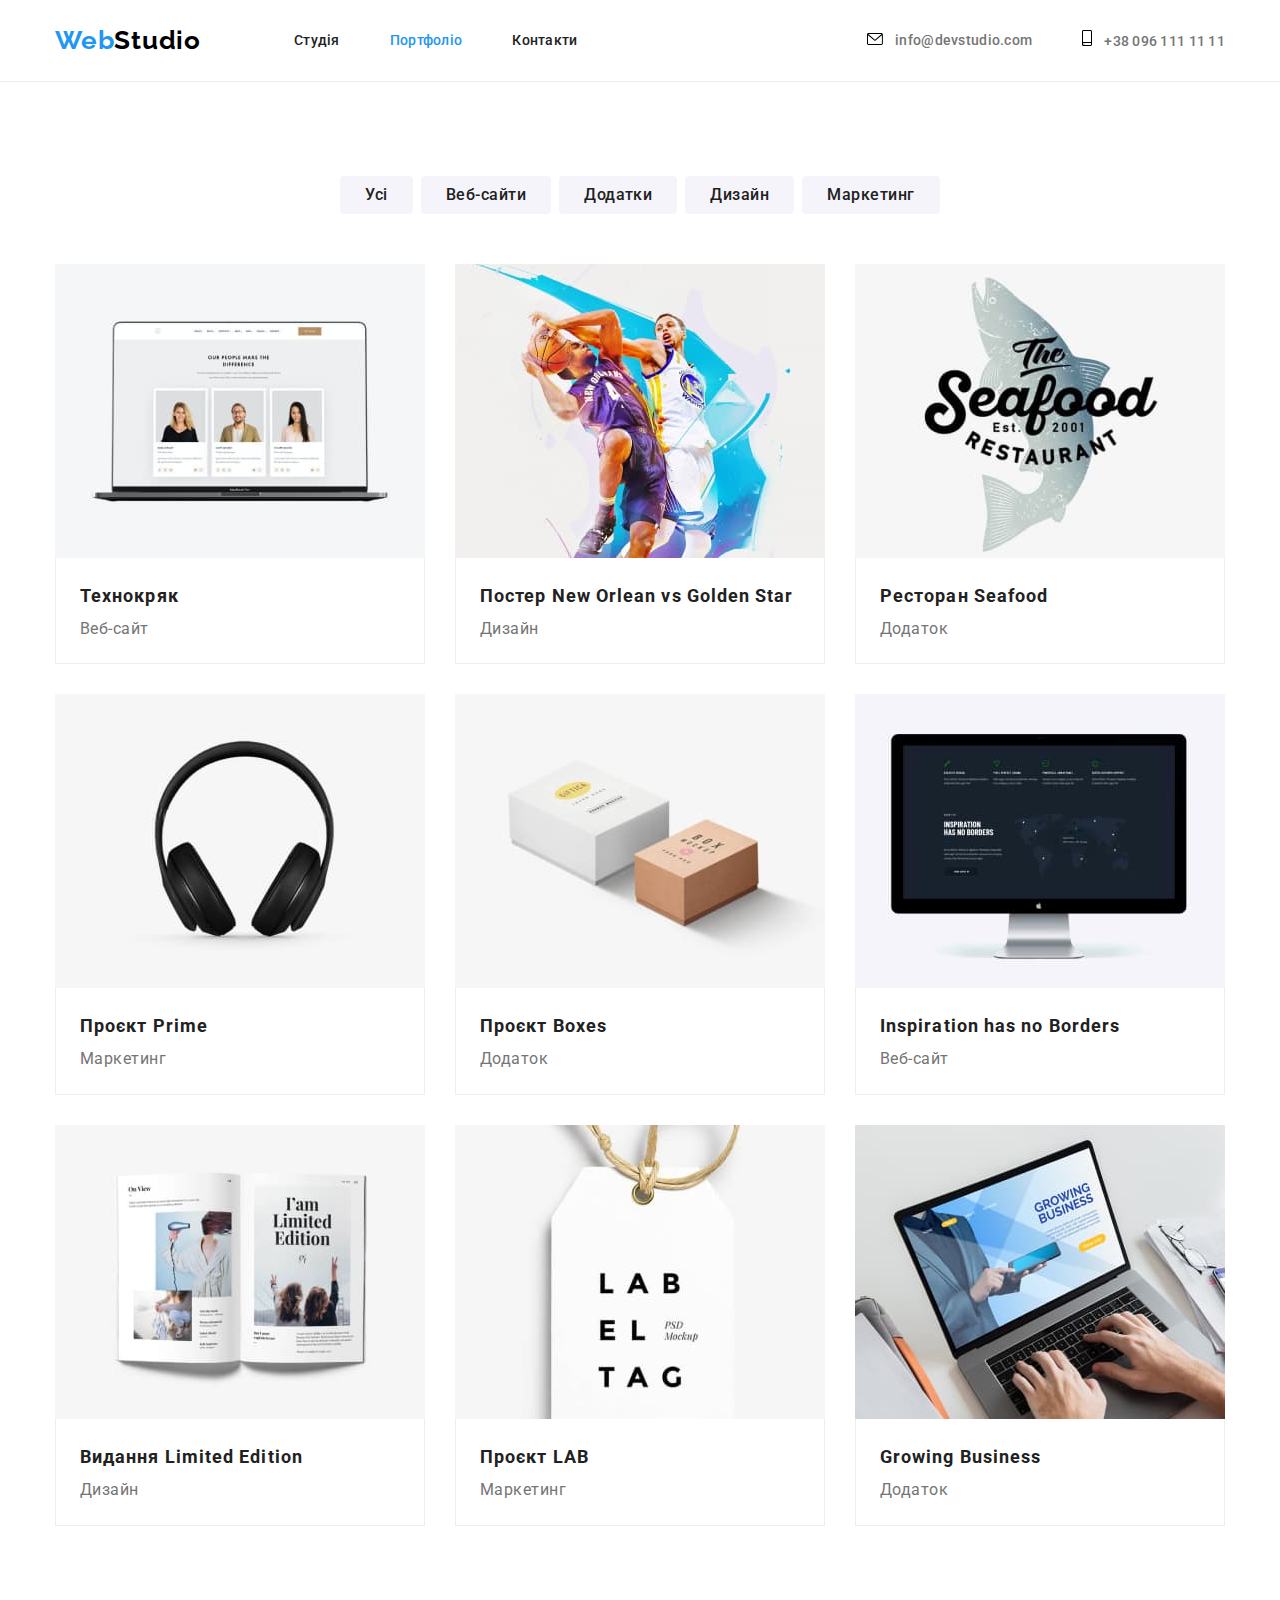
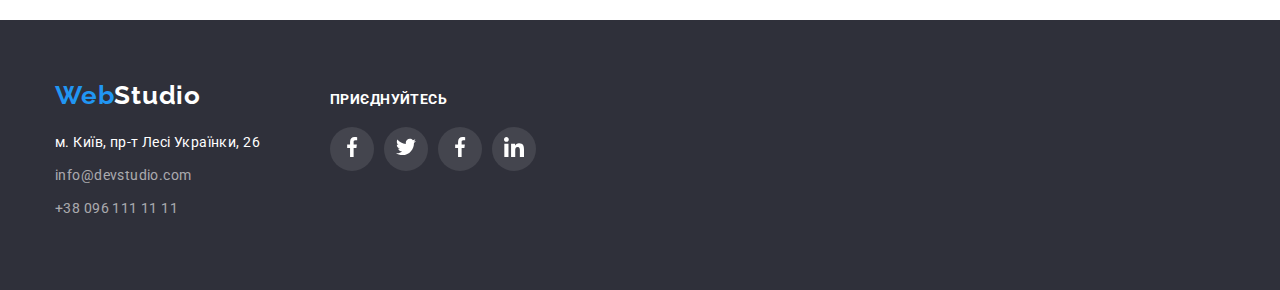
==== commit 589fd602: "hw4 correct after feedback" ====
--- a/portfolio.html
+++ b/portfolio.html
@@ -4,15 +4,12 @@
     <meta charset="UTF-8" />
     <meta http-equiv="X-UA-Compatible" content="IE=edge" />
     <meta name="viewport" content="width=device-width, initial-scale=1.0" />
-    <link rel="preconnect" href="https://fonts.googleapis.com" />
-    <link rel="preconnect" href="https://fonts.gstatic.com" crossorigin />
-    <link
-      href="https://fonts.googleapis.com/css2?family=Raleway:wght@700&family=Roboto:wght@400;500;700;900&display=swap"
-      rel="stylesheet"
-    />
-    <link rel="stylesheet" href="./css/styles.css" />
+    <link rel="preconnect" href="https://fonts.googleapis.com"> 
+    <link rel="preconnect" href="https://fonts.gstatic.com" crossorigin> 
+    <link href="https://fonts.googleapis.com/css2?family=Raleway:wght@700&family=Roboto:wght@400;500;700;900&display=swap" rel="stylesheet">
     <link rel="stylesheet" href="https://cdnjs.cloudflare.com/ajax/libs/modern-normalize/1.1.0/modern-normalize.min.css
     ">
+    <link rel="stylesheet" href="./css/styles.css">
     <title>Portfolio</title>
   </head>
 
@@ -25,7 +22,7 @@
           <a href="#" class="header__logo-link logo-link"><span class="header__logo-color logo-color">Web</span>Studio</a>
           
           <ul class="header__nav-lists">
-            <li class="header__nav-item"><a href="./index.html" class="header__nav-link">Студія</a></li>
+            <li class="header__nav-item "><a href="./index.html" class="header__nav-link">Студія</a></li>
             <li class="header__nav-item active"><a href="./portfolio.html" class="header__nav-link">Портфоліо</a></li>
             <li class="header__nav-item"><a href="#" class="header__nav-link">Контакти</a></li>
           </ul>
@@ -163,10 +160,10 @@
 
     <!-- footer -->
     <footer class="footer">
-      <div class="container">
-        <a href="#" class="footer__logo-link logo-link"><span class="header__logo-color logo-color">Web</span>Studio</a>
-        
-        <div class="footer__info">
+      <div class="container footer__flex">
+          
+          <div class="footer__adress">
+          <a href="#" class="footer__logo-link logo-link"><span class="header__logo-color logo-color">Web</span>Studio</a>
           <address>
             <ul class="footer__lists">
               <li class="footer__item">
@@ -181,6 +178,7 @@
               <li class="footer__item"><a href="tel:+380961111111" class="footer__link">+38 096 111 11 11</a></li>
             </ul>
           </address>
+          </div>
 
           <div class="footer__social-info">
             <h2 class="footer__social-title">приєднуйтесь</h2>
@@ -217,7 +215,6 @@
           </div>
           
 
-        </div>
       </div>
       
     </footer>
--- a/css/styles.css
+++ b/css/styles.css
@@ -83,7 +83,15 @@
     justify-content: space-around;
     align-items: center;
 }
-
+.icon-smartphone{
+    font-family: inherit;
+    font-weight: 500;
+    font-size: 14px;
+    line-height: calc(16px/14px);
+    letter-spacing: 0.02em;
+    color: #757575;
+
+}
 .header__nav-lists{
     margin-left:93px;
 }
@@ -395,7 +403,7 @@
 }
 
 .clients__link:hover .clients__icon,
-.clients__link:hover .clients__icon{
+.clients__link:focus .clients__icon{
     fill: #2196F3;
 }
 
@@ -540,7 +548,13 @@
     margin-left: 70px;
 }
 
+.footer__flex{
+    display: flex;
+    align-items: baseline;
+}
+
 .footer__social-title{
+    font-family: inherit;
     font-weight: 700;
     font-size: 14px;
     line-height: calc(16px/14px);
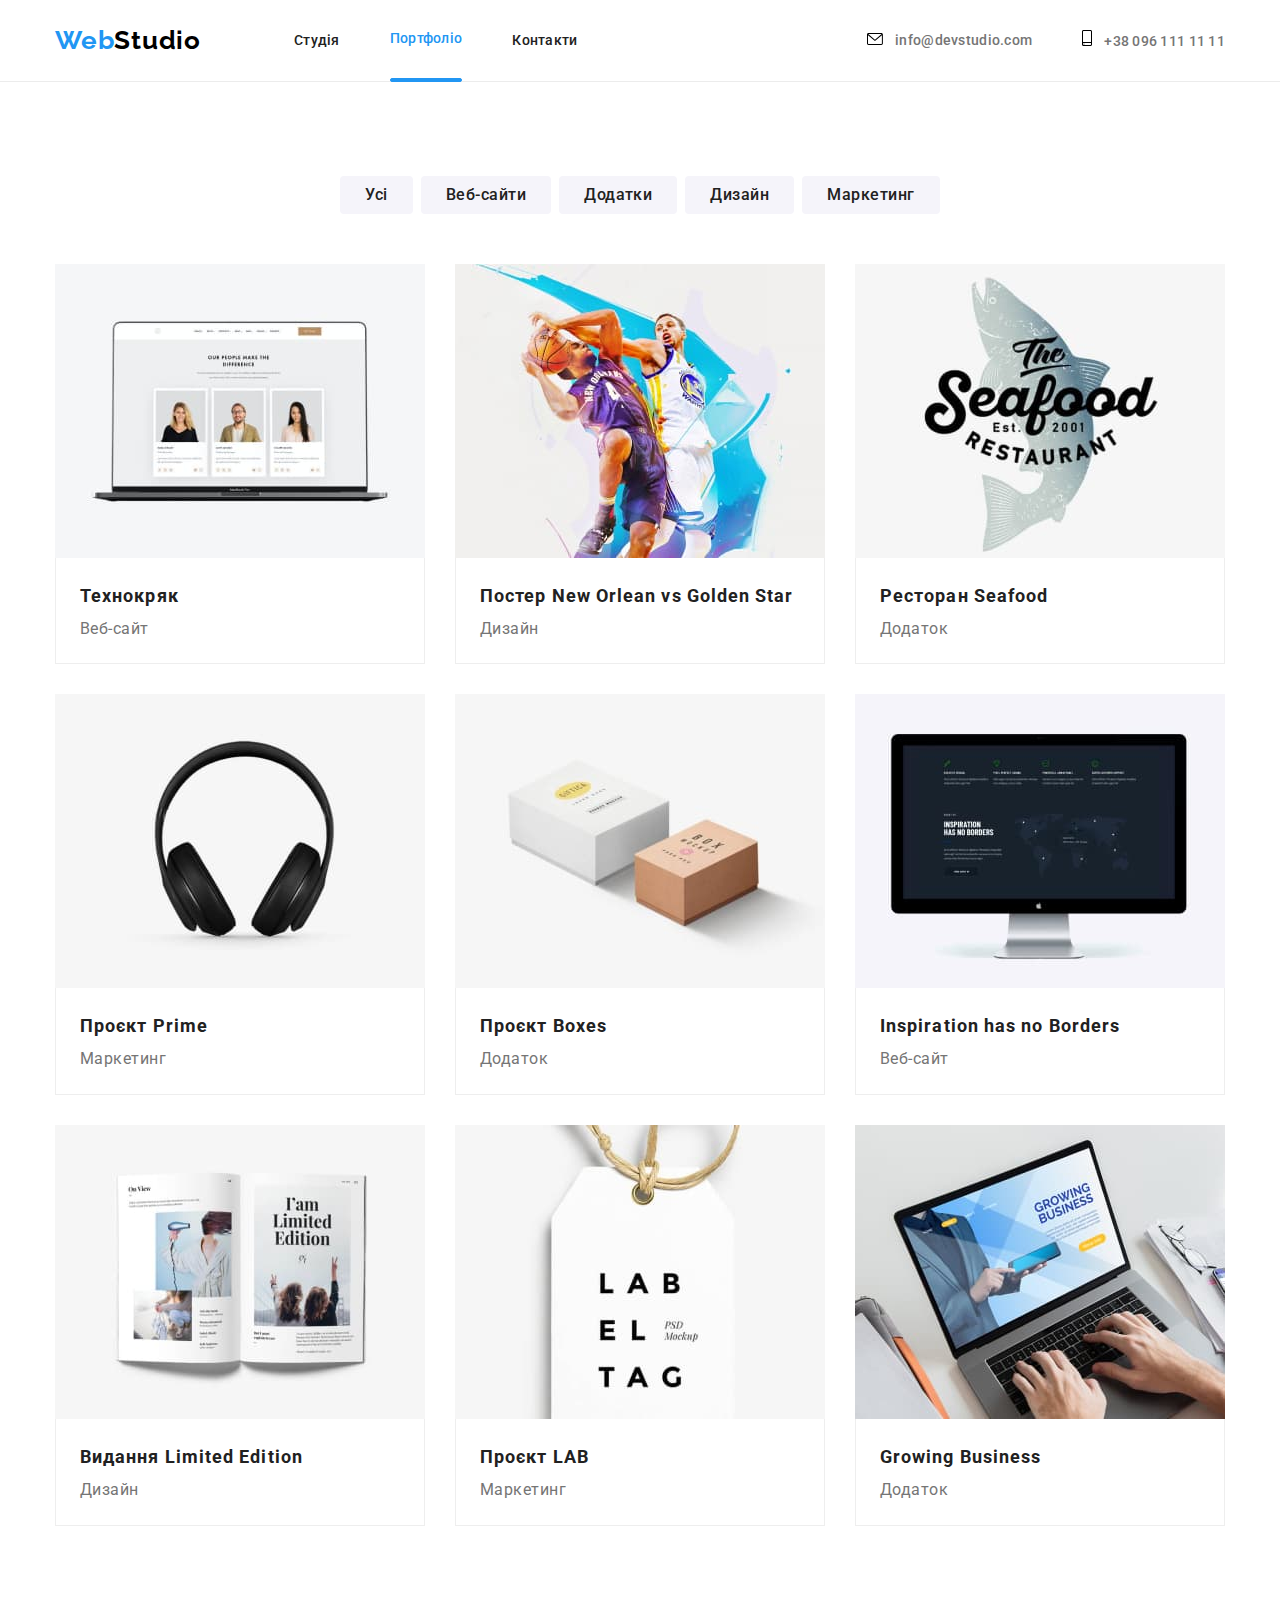
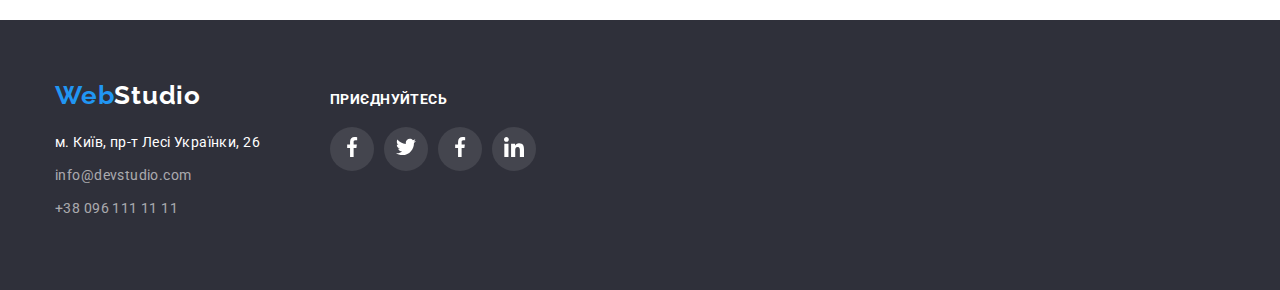
==== commit c562fa0c: "logo link in portfolio" ====
--- a/portfolio.html
+++ b/portfolio.html
@@ -19,7 +19,7 @@
       <div class="container header-container">
         <nav class="header__nav">
           
-          <a href="#" class="header__logo-link logo-link"><span class="header__logo-color logo-color">Web</span>Studio</a>
+          <a href="./index.html" class="header__logo-link logo-link"><span class="header__logo-color logo-color">Web</span>Studio</a>
           
           <ul class="header__nav-lists">
             <li class="header__nav-item "><a href="./index.html" class="header__nav-link">Студія</a></li>
--- a/css/styles.css
+++ b/css/styles.css
@@ -134,6 +134,7 @@
     letter-spacing: 0.02em; 
     font-family: inherit;
     color: inherit;
+    padding-bottom: 30px ;
 }
 
 .header__nav-link-address{
@@ -160,6 +161,20 @@
     color: var(--blue-color);
 }
 
+.active::after{
+    content:'';
+    display: block;
+    width: 100%;
+    height: 4px;
+    border:1px solid #2196F3;
+    border-radius: 2px;
+    background-color: #2196F3;
+    position: relative;
+    top: 30px;
+    left: 0;
+    cursor:pointer;
+}
+
 
 .banner__link:hover,
 .banner__link:focus{
@@ -235,6 +250,7 @@
 
 
 
+
 .details__title{
     font-family: inherit;
     font-weight: 700;
@@ -272,6 +288,50 @@
     letter-spacing: 0.03em;
     color: inherit;
     margin-bottom: 50px;
+}
+.doing__item{
+    position: relative;
+}
+.doing__thumb:first-child::after{
+    position: absolute;
+    bottom: 0;
+    left:0;
+    content:'Десктопні додатки';
+    width: 370px;
+    height: 70px;
+    background: rgba(47, 48, 58, 0.8);
+    text-align: center;
+    display: block;
+    font-family: inherit;        
+    font-weight: 700;
+    font-size: 14px;
+    line-height: 16px;
+    text-align: center;
+    letter-spacing: 0.03em;
+    text-transform: uppercase;
+    color: #FFFFFF;
+    padding: 27px 0;
+}
+.doing__thumb{
+    width: 370px;
+    height: 70px;
+    background: rgba(47, 48, 58, 0.8);
+    position: absolute;
+    bottom: 0;
+    left:0;
+}
+
+.doing__thumb p{
+    text-align: center;
+    font-family: inherit;        
+    font-weight: 700;
+    font-size: 14px;
+    line-height: 16px;
+    text-align: center;
+    letter-spacing: 0.03em;
+    text-transform: uppercase;
+    color: #FFFFFF;
+    padding: 27px 0;
 }
 
 /* doing style / end */
